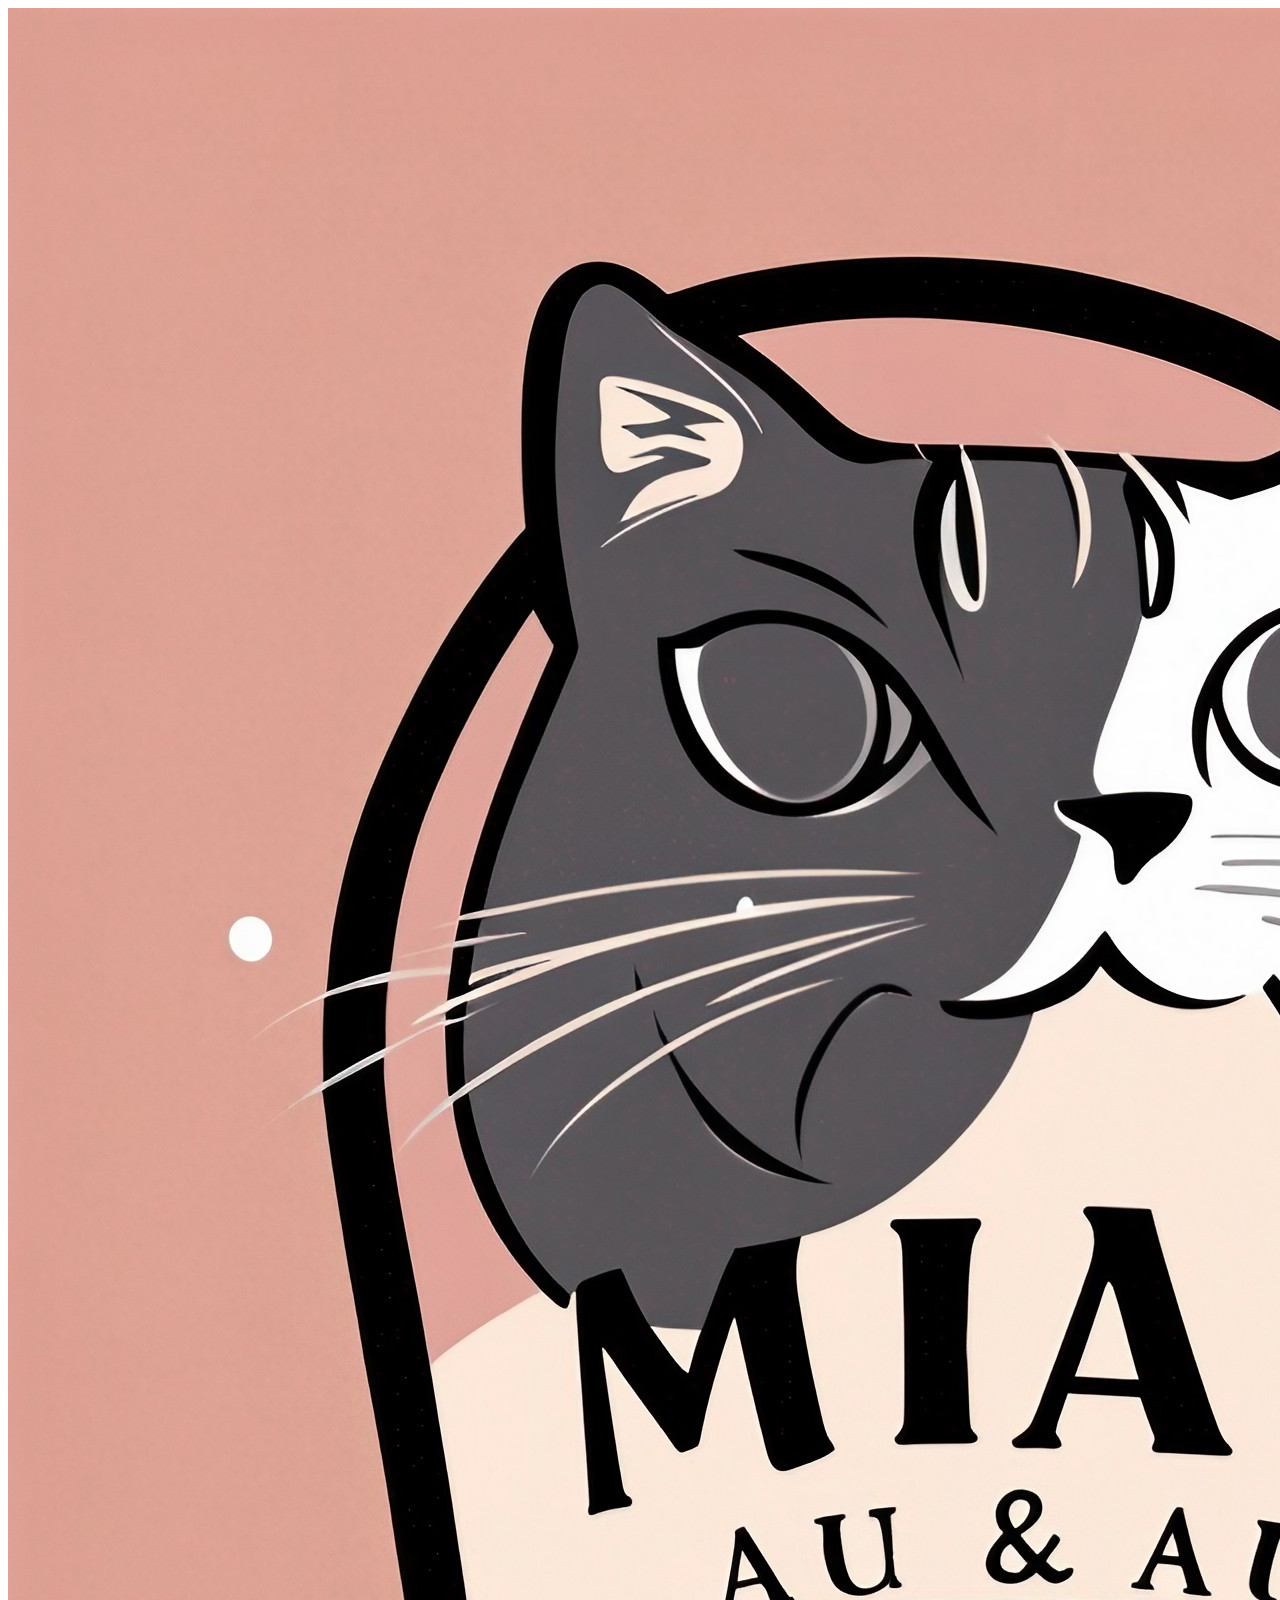
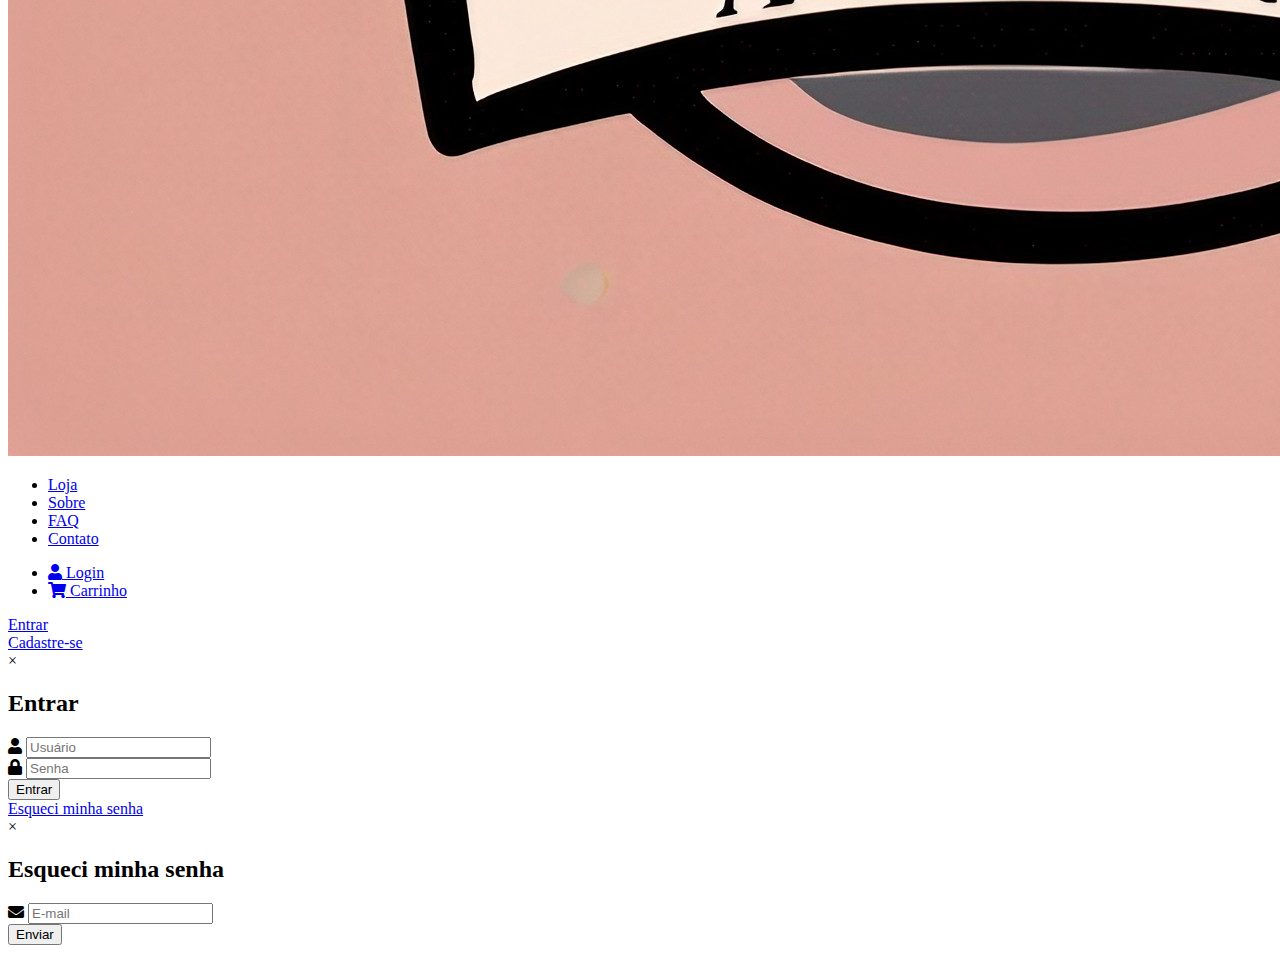
==== index.html @ 9369196f "[chore]folder organization" ====
<!DOCTYPE html>
<html>
<head>
  <title>Miau & AU AU</title>
  <link rel="stylesheet" type="text/css" href="style.css">
  <link rel="stylesheet" href="https://cdnjs.cloudflare.com/ajax/libs/font-awesome/5.15.4/css/all.min.css">
</head>
<body>
  <div class="top-bar">
    <a href="#" class="logo">
      <img src="./images/logo.jpeg" alt="Miau & AU AU">
    </a>
    <ul>
      <li><a href="product.html">Loja</a></li>
      <li><a href="#">Sobre</a></li>
      <li><a href="#">FAQ</a></li>
      <li><a href="#">Contato</a></li>
    </ul>
    <ul>
      <li><a href="home.html"><i class="fas fa-user"></i> Login</a></li>
      <li><a href="#"><i class="fas fa-shopping-cart"></i> Carrinho</a></li>
    </ul>
  </div>

  <div class="login-container">
    <div class="login-options">
      <div class="login-option">
        <a href="#" id="login-button">Entrar</a>
      </div>
      <div class="login-option">
        <a href="#">Cadastre-se</a>
      </div>
    </div>
  </div>

  <!-- Pop-up content -->
  <div class="popup" id="login-popup">
    <div class="popup-content">
      <span class="close-button" id="close-button">&times;</span>
      <h2>Entrar</h2>
      <form class="popup-form">
        <div class="form-group">
          <label for="username" class="icon">
            <i class="fas fa-user"></i>
            <input type="email" id="username" name="username" required pattern="[a-z0-9._%+-]+@[a-z0-9.-]+\.[a-z]{2,}$" title="Digite um e-mail válido" placeholder="Usuário">
          </label>
        </div>
        <div class="form-group">
          <label for="password" class="icon">
            <i class="fas fa-lock"></i>
            <input type="password" id="password" name="password" required placeholder="Senha">
          </label>
        </div>
        <button type="submit" id="submit">Entrar</button>
        <div class="forgot-password">
          <a href="#" class="forgot-password-link">Esqueci minha senha</a>
        </div>
      </form>
    </div>
  </div>

  <div class="popup" id="forgot-password-popup">
    <div class="popup-content">
      <span class="close-button" id="forgot-password-close-button">&times;</span>
      <h2>Esqueci minha senha</h2>
      <form class="popup-form" id="forgot-password-form">
        <div class="form-group">
          <label for="forgot-password-email" class="icon">
            <i class="fas fa-envelope"></i>
            <input type="email" id="forgot-password-email" name="forgot-password-email" required pattern="[a-z0-9._%+-]+@[a-z0-9.-]+\.[a-z]{2,}$" title="Digite um e-mail válido" placeholder="E-mail">
          </label>
        </div>
        <button type="submit" id="forgot-password-submit">Enviar</button>
      </form>
    </div>
  </div>

  <script src="/js/login.js"></script>
</body>
</html>
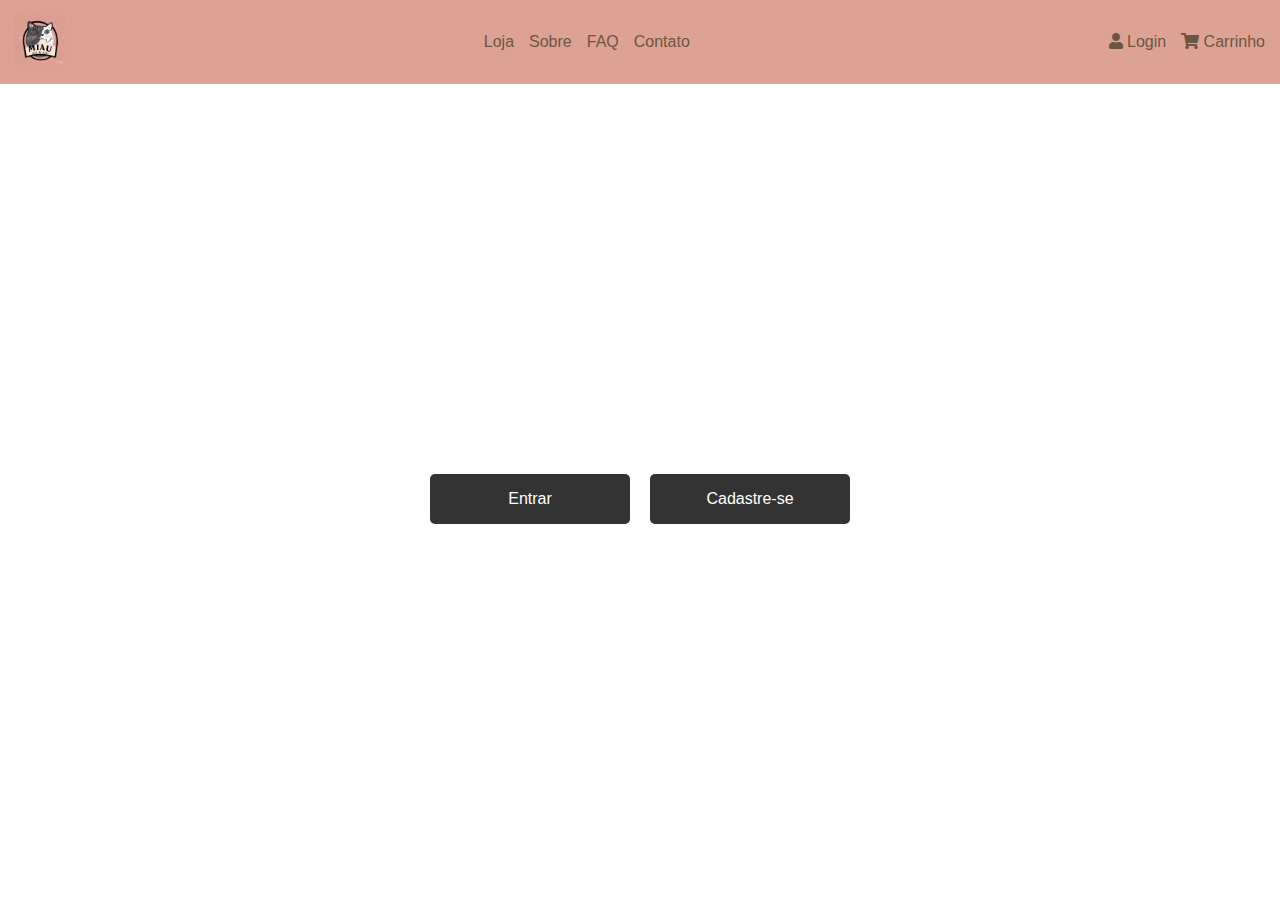
==== commit d973c59d: "[chore] folder organization" ====
--- a/index.html
+++ b/index.html
@@ -2,7 +2,7 @@
 <html>
 <head>
   <title>Miau & AU AU</title>
-  <link rel="stylesheet" type="text/css" href="style.css">
+  <link rel="stylesheet" type="text/css" href="./css/style.css">
   <link rel="stylesheet" href="https://cdnjs.cloudflare.com/ajax/libs/font-awesome/5.15.4/css/all.min.css">
 </head>
 <body>
@@ -11,13 +11,13 @@
       <img src="./images/logo.jpeg" alt="Miau & AU AU">
     </a>
     <ul>
-      <li><a href="product.html">Loja</a></li>
+      <li><a href="./pages/product.html">Loja</a></li>
       <li><a href="#">Sobre</a></li>
       <li><a href="#">FAQ</a></li>
       <li><a href="#">Contato</a></li>
     </ul>
     <ul>
-      <li><a href="home.html"><i class="fas fa-user"></i> Login</a></li>
+      <li><a href="index.html"><i class="fas fa-user"></i> Login</a></li>
       <li><a href="#"><i class="fas fa-shopping-cart"></i> Carrinho</a></li>
     </ul>
   </div>
--- a/css/style.css
+++ b/css/style.css
@@ -0,0 +1,420 @@
+* {
+  box-sizing: border-box;
+}
+
+body {
+  font-family: Arial, sans-serif;
+  margin: 0;
+  padding: 0;
+}
+
+.top-bar {
+  background-color: #dda294;
+  color: #6d4a46;
+  padding: 15px;
+  display: flex;
+  justify-content: space-between;
+  align-items: center;
+}
+
+.top-bar ul {
+  list-style: none;
+  padding: 0;
+  margin: 0;
+  display: flex;
+  align-items: center;
+}
+
+.top-bar li {
+  margin-left: 15px;
+}
+
+.top-bar a {
+  color: #6d5444;
+  text-decoration: none;
+}
+
+.top-bar .login-icon,
+.top-bar .cart-icon {
+  margin-left: auto;
+}
+
+.social-icons {
+  display: flex;
+  align-items: center;
+}
+
+.social-icons li {
+  margin-left: 30px;
+}
+
+.logo img {
+  max-height: 50px;
+}
+
+.products {
+  display: flex;
+  flex-wrap: wrap;
+  justify-content: space-between;
+  margin-top: 60px; /* Adicione o espaçamento superior aqui */
+  margin-left: 30px;
+  margin-right: 30px;
+}
+
+.product-card:hover img {
+  transform: scale(1.1);
+}
+
+.product-card {
+  width: 300px;
+  background-color: #fff;
+  cursor: pointer;
+  border-radius: 5px;
+  box-shadow: 0 0 5px rgba(0, 0, 0, 0.2);
+  margin-bottom: 20px;
+}
+
+.product-card img {
+  width: 100%;
+  height: auto;
+  border-radius: 5px 5px 0 0;
+  transition: transform 0.3s ease;
+}
+
+.product-card .product-info {
+  padding: 10px;
+}
+
+.product-card h2 {
+  font-size: 18px;
+  margin: 0;
+  color: #333;
+}
+
+.product-card p {
+  font-size: 14px;
+  margin-top: 5px;
+  color: #777;
+}
+
+.product-card .price {
+  font-size: 16px;
+  font-weight: bold;
+  margin-top: 10px;
+  color: #6d5444;
+}
+
+.login-container {
+  display: flex;
+  justify-content: center;
+  align-items: center;
+  height: calc(100vh - 70px);
+}
+
+.login-options {
+  display: flex;
+  align-items: center;
+}
+
+.login-option {
+  display: flex;
+  flex-direction: column;
+  align-items: center;
+  margin: 0 10px;
+}
+
+.login-option a {
+  display: block;
+  width: 200px;
+  height: 50px;
+  background-color: #333;
+  color: #fff;
+  text-align: center;
+  line-height: 50px;
+  text-decoration: none;
+  border-radius: 5px;
+}
+
+.login-option a:hover {
+  background-color: #555;
+}
+
+.login-option span {
+  color: #333;
+  font-weight: bold;
+  margin-bottom: 10px;
+}
+
+
+ /* Pop-up styles */
+ .popup {
+  display: none;
+  position: fixed;
+  top: 0;
+  left: 0;
+  width: 100%;
+  height: 100%;
+  background-color: rgba(0, 0, 0, 0.5);
+  z-index: 9999;
+}
+
+.popup-content {
+  display: flex;
+  flex-direction: column;
+  justify-content: center;
+  align-items: center;
+  background-color: #fff;
+  width: 300px;
+  padding: 20px;
+  border-radius: 10px;
+  position: absolute;
+  top: 50%;
+  left: 50%;
+  transform: translate(-50%, -50%);
+  box-shadow: 0 0 10px rgba(0, 0, 0, 0.2);
+}
+
+.close-button {
+  position: absolute;
+  top: 10px;
+  right: 10px;
+  color: #aaa;
+  font-size: 24px;
+  cursor: pointer;
+}
+
+.close-button:hover {
+  color: #dca395;
+}
+
+h2 {
+  margin-bottom: 20px;
+}
+
+.popup-form .form-group {
+  margin-bottom: 20px;
+}
+
+label {
+  display: block;
+  margin-bottom: 5px;
+  font-weight: bold;
+}
+
+input[type="email"],
+input[type="password"] {
+  width: 100%;
+  padding: 10px;
+  border: none;
+  border-radius: 5px;
+  background-color: #f2f2f2;
+  box-shadow: 0 2px 5px rgba(0, 0, 0, 0.1);
+  margin-bottom: 10px;
+}
+
+input[type="email"]:focus,
+input[type="password"]:focus {
+  outline: none;
+  background-color: #e6e6e6;
+}
+
+/* Estilo para o botão Entrar */
+button[type="submit"] {
+  background-color: #dca395;
+  color: #fff;
+  padding: 10px 20px;
+  margin-top: 3px;
+  border: none;
+  border-radius: 5px;
+  cursor: pointer;
+}
+
+button[type="submit"]:hover {
+  background-color: #6d4a46;
+}
+
+button {
+  background-color: #dca395;
+  color: #fff;
+  padding: 8px 16px;
+  border: none;
+  border-radius: 5px;
+  cursor: pointer;
+}
+
+button:hover {
+  background-color: #dca395;
+}
+
+.icon i {
+  position: absolute;
+  left: 10px;
+  top: 50%;
+  transform: translateY(-50%);
+  color: #888;
+  z-index: 1;
+}
+
+.popup-content {
+  /* Restante do estilo */
+
+  text-align: center;
+}
+
+.popup-form {
+  margin-top: 20px;
+}
+
+.forgot-password {
+  margin-top: 20px;
+}
+
+.forgot-password-link:hover {
+  color: #dca395;
+}
+
+.popup {
+  display: none;
+  position: fixed;
+  top: 0;
+  left: 0;
+  width: 100%;
+  height: 100%;
+  background-color: rgba(0, 0, 0, 0.5);
+  z-index: 9999;
+}
+
+.popup-content {
+  position: absolute;
+  top: 50%;
+  left: 50%;
+  transform: translate(-50%, -50%);
+  background-color: #fff;
+  padding: 20px;
+  width: 300px;
+  text-align: center;
+}
+
+.close-button {
+  position: absolute;
+  top: 10px;
+  right: 10px;
+  font-size: 20px;
+  color: #aaa;
+  cursor: pointer;
+}
+
+.popup-form {
+  margin-top: 20px;
+}
+
+.popup {
+  display: none;
+  position: fixed;
+  top: 0;
+  left: 0;
+  width: 100%;
+  height: 100%;
+  background-color: rgba(0, 0, 0, 0.5);
+  z-index: 9999;
+}
+
+.popup-content {
+  position: absolute;
+  top: 50%;
+  left: 50%;
+  transform: translate(-50%, -50%);
+  background-color: #fff;
+  padding: 20px;
+  width: 300px;
+  text-align: center;
+}
+
+.close-button {
+  position: absolute;
+  top: 10px;
+  right: 10px;
+  font-size: 20px;
+  color: #aaa;
+  cursor: pointer;
+}
+
+.popup-form {
+  margin-top: 20px;
+}
+
+.popup {
+  display: none;
+  position: fixed;
+  top: 0;
+  left: 0;
+  width: 100%;
+  height: 100%;
+  background-color: rgba(0, 0, 0, 0.5);
+  z-index: 9999;
+}
+
+.popup-content {
+  position: absolute;
+  top: 50%;
+  left: 50%;
+  transform: translate(-50%, -50%);
+  background-color: #fff;
+  padding: 20px;
+  width: 300px;
+  text-align: center;
+}
+
+.close-button {
+  position: absolute;
+  top: 10px;
+  right: 10px;
+  font-size: 20px;
+  color: #aaa;
+  cursor: pointer;
+}
+
+.popup-form {
+  margin-top: 20px;
+}
+
+.icon {
+  position: relative;
+}
+
+.icon input {
+  padding-left: 30px;
+}
+
+.popup-form button {
+  display: block;
+  margin: 0 auto;
+  padding: 10px 20px;
+  background-color: #6d4a46;
+  color: #fff;
+  border: none;
+  cursor: pointer;
+}
+
+.forgot-password-link {
+  color: #6d4a46;
+  text-decoration: underline;
+  cursor: pointer;
+}
+
+.div {
+  margin-top: 10px;
+}
+
+.add-to-cart {
+  background-color: #6d4a46;
+  color: #fff;
+  padding: 10px 20px;
+  border: none;
+  border-radius: 5px;
+  cursor: pointer;
+}
+
+.add-to-cart:hover {
+  background-color: #dca395;
+}
